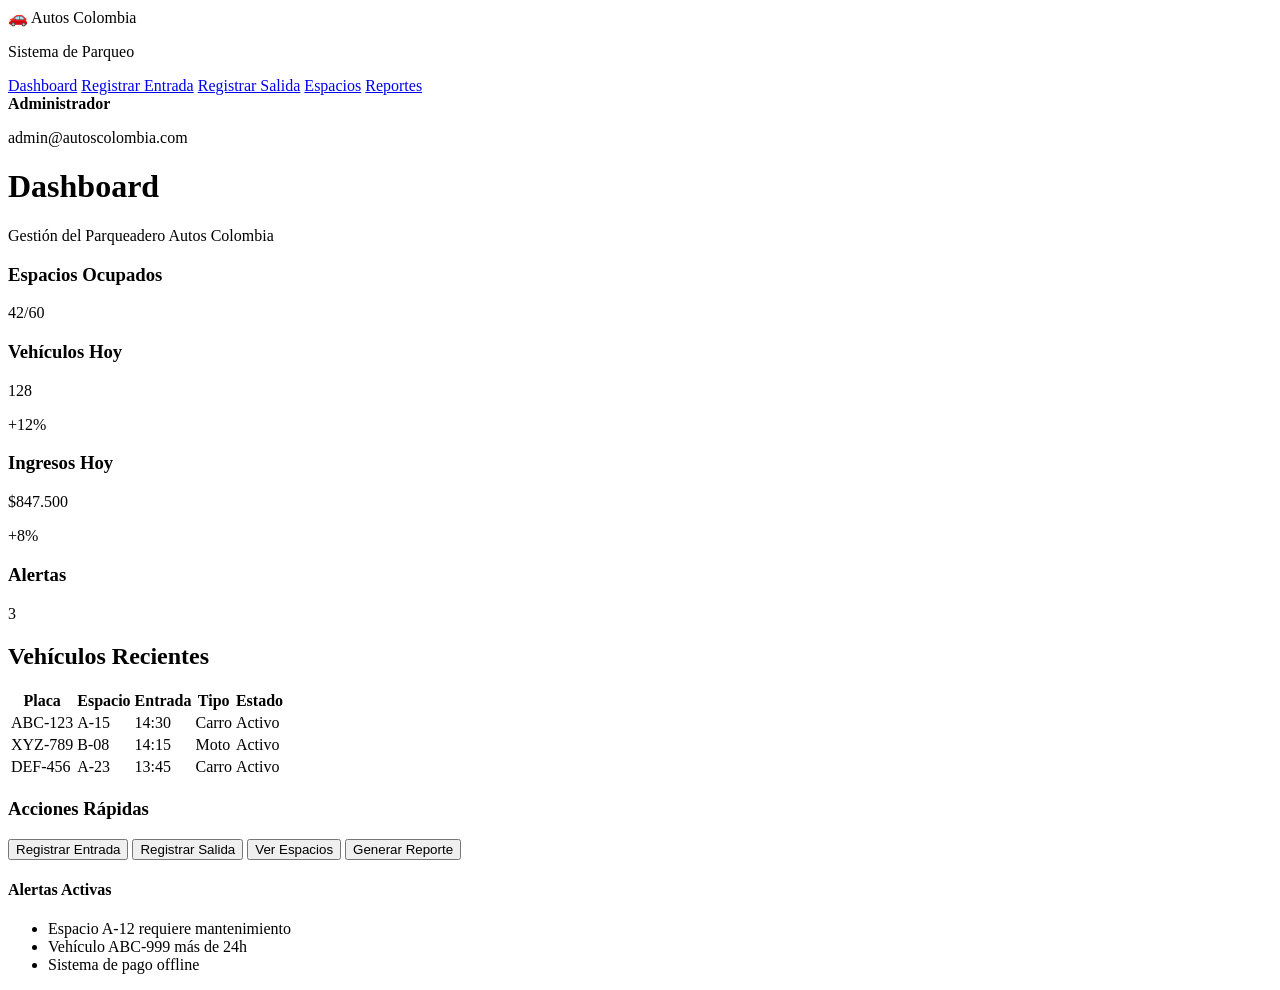
==== HTML/dashboard.html @ 9faa9aa6 "Refactor CSS and HTML structure for improved layout and navigation functionality" ====
<!DOCTYPE html>
<html lang="es">

<head>
    <meta charset="UTF-8">
    <title>Dashboard - Autos Colombia</title>
    <link rel="stylesheet" href="../css/dashboard.css">
</head>

<body>

    <div class="container">

        <!-- SIDEBAR -->
        <aside class="sidebar">

            <div class="logo">
                🚗 Autos Colombia
                <p>Sistema de Parqueo</p>
            </div>
            
            <nav class="menu">
                <a class="active" href="#">Dashboard</a>
                <a href="entrada.html">Registrar Entrada</a>
                <a href="registrarsalida.html">Registrar Salida</a>
                <a href="espacios.html">Espacios</a>
                <a href="reportes.html">Reportes</a>
            </nav>

            <div class="user">
                <strong>Administrador</strong>
                <p>admin@autoscolombia.com</p>
            </div>

        </aside>


        <!-- MAIN CONTENT -->
        <main class="main">

            <h1>Dashboard</h1>
            <p class="subtitle">Gestión del Parqueadero Autos Colombia</p>


            <!-- CARDS -->
            <div class="cards">

                <div class="card">
                    <h3>Espacios Ocupados</h3>
                    <p class="big">42/60</p>
                    <div class="bar">
                        <div class="fill"></div>
                    </div>
                </div>

                <div class="card">
                    <h3>Vehículos Hoy</h3>
                    <p class="big">128</p>
                    <span class="positive">+12%</span>
                </div>

                <div class="card">
                    <h3>Ingresos Hoy</h3>
                    <p class="big">$847.500</p>
                    <span class="positive">+8%</span>
                </div>

                <div class="card alert">
                    <h3>Alertas</h3>
                    <p class="big">3</p>
                </div>

            </div>


            <!-- CONTENT GRID -->
            <div class="content">

                <!-- TABLA -->
                <div class="table-card">

                    <div class="table-header">
                        <h2>Vehículos Recientes</h2>
                    </div>

                    <table>
                        <thead>
                            <tr>
                                <th>Placa</th>
                                <th>Espacio</th>
                                <th>Entrada</th>
                                <th>Tipo</th>
                                <th>Estado</th>
                            </tr>
                        </thead>

                        <tbody id="tablaVehiculos">

                            <tr>
                                <td>ABC-123</td>
                                <td>A-15</td>
                                <td>14:30</td>
                                <td>Carro</td>
                                <td><span class="estado">Activo</span></td>
                            </tr>

                            <tr>
                                <td>XYZ-789</td>
                                <td>B-08</td>
                                <td>14:15</td>
                                <td>Moto</td>
                                <td><span class="estado">Activo</span></td>
                            </tr>

                            <tr>
                                <td>DEF-456</td>
                                <td>A-23</td>
                                <td>13:45</td>
                                <td>Carro</td>
                                <td><span class="estado">Activo</span></td>
                            </tr>

                        </tbody>

                    </table>

                </div>


                <!-- ACCIONES -->
                <div class="actions">

                    <h3>Acciones Rápidas</h3>

                    <button class="btn blue">Registrar Entrada</button>
                    <button class="btn orange">Registrar Salida</button>
                    <button class="btn green">Ver Espacios</button>
                    <button class="btn purple">Generar Reporte</button>

                    <div class="alert-box">
                        <h4>Alertas Activas</h4>

                        <ul>
                            <li>Espacio A-12 requiere mantenimiento</li>
                            <li>Vehículo ABC-999 más de 24h</li>
                            <li>Sistema de pago offline</li>
                        </ul>

                    </div>

                </div>

            </div>

        </main>

    </div>

    <script src="../js/dashboard.js"></script>

</body>

</html>
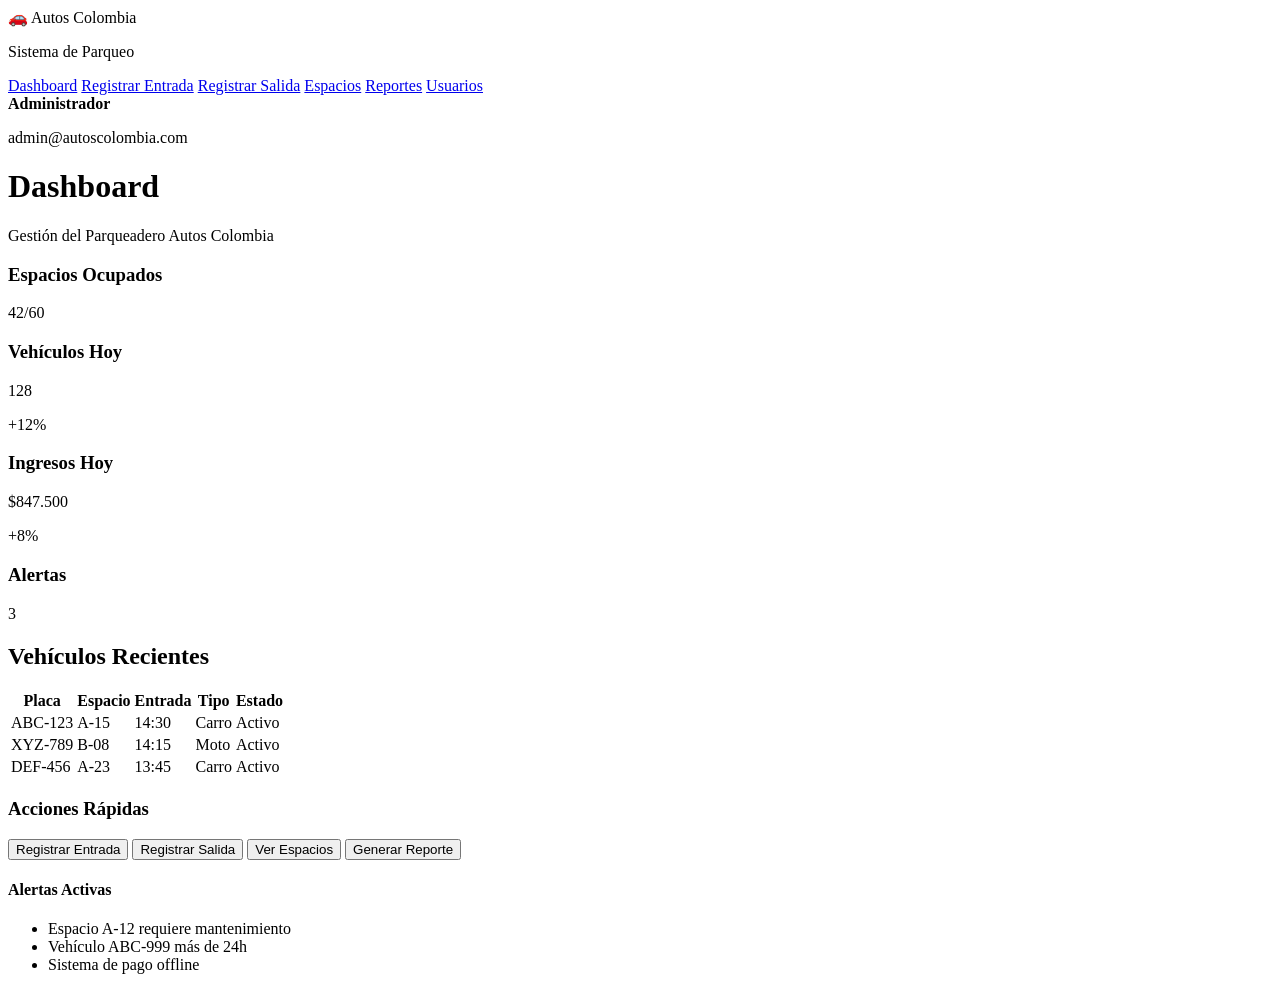
==== commit 8e58185d: "Add Users page and refactor UI/JS for parking Introduce a full Users management view (HTML/CSS/JS) a" ====
--- a/HTML/dashboard.html
+++ b/HTML/dashboard.html
@@ -18,13 +18,14 @@
                 🚗 Autos Colombia
                 <p>Sistema de Parqueo</p>
             </div>
-            
+
             <nav class="menu">
-                <a class="active" href="#">Dashboard</a>
+                <a class="active" href="dashboard.html">Dashboard</a>
                 <a href="entrada.html">Registrar Entrada</a>
                 <a href="registrarsalida.html">Registrar Salida</a>
                 <a href="espacios.html">Espacios</a>
                 <a href="reportes.html">Reportes</a>
+                <a href="usuarios.html">Usuarios</a>
             </nav>
 
             <div class="user">
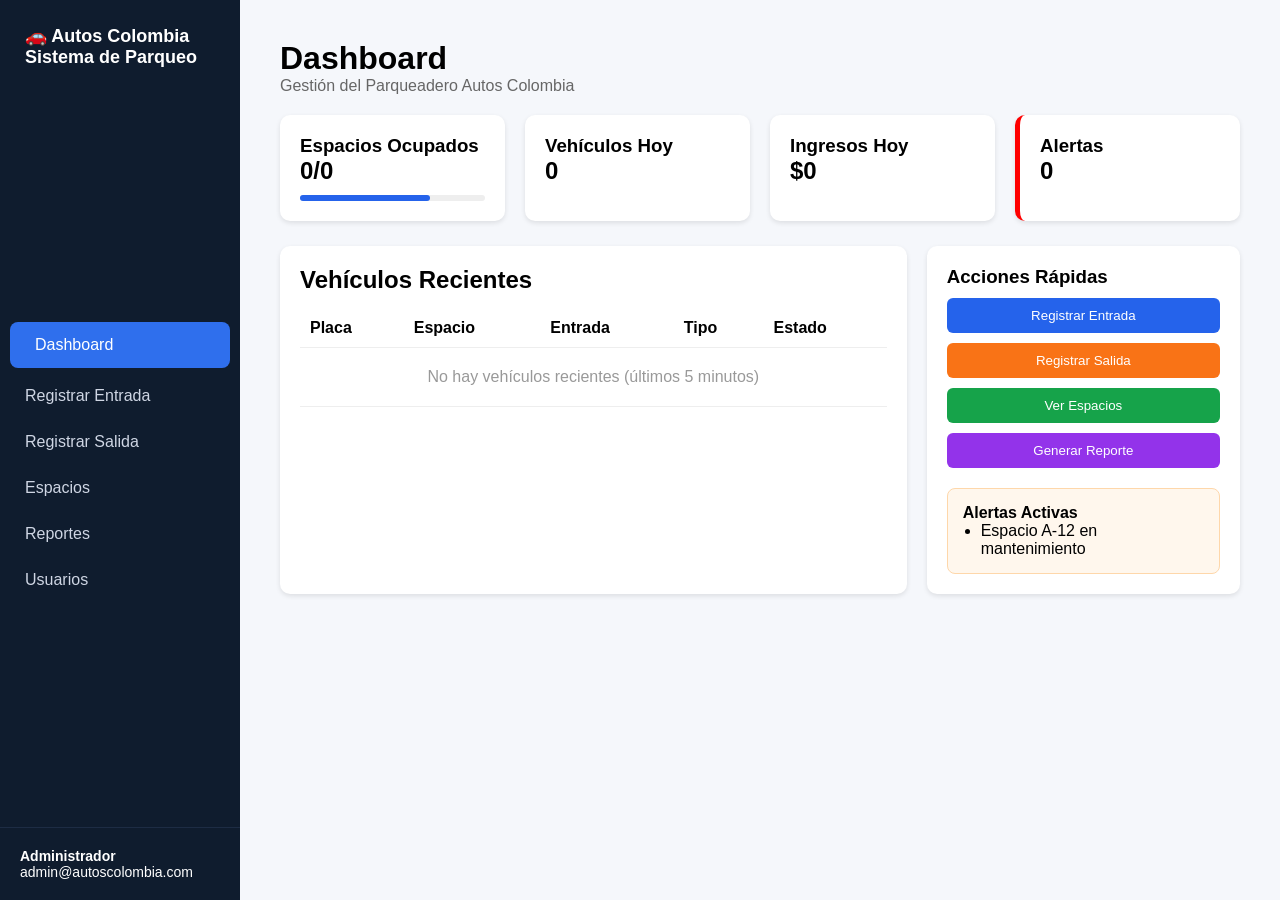
==== commit dd3ae872: "- Se incluyeron funciones de formato de fecha y hora local. - Se implementó el cálculo detallado de " ====
--- a/HTML/dashboard.html
+++ b/HTML/dashboard.html
@@ -1,24 +1,24 @@
 <!DOCTYPE html>
 <html lang="es">
-
+ 
 <head>
     <meta charset="UTF-8">
     <title>Dashboard - Autos Colombia</title>
-    <link rel="stylesheet" href="../css/dashboard.css">
+    <link rel="stylesheet" href="../CSS/dashboard.css">
 </head>
-
+ 
 <body>
-
+ 
     <div class="container">
-
+ 
         <!-- SIDEBAR -->
         <aside class="sidebar">
-
+ 
             <div class="logo">
                 🚗 Autos Colombia
                 <p>Sistema de Parqueo</p>
             </div>
-
+ 
             <nav class="menu">
                 <a class="active" href="dashboard.html">Dashboard</a>
                 <a href="entrada.html">Registrar Entrada</a>
@@ -27,63 +27,61 @@
                 <a href="reportes.html">Reportes</a>
                 <a href="usuarios.html">Usuarios</a>
             </nav>
-
+ 
             <div class="user">
                 <strong>Administrador</strong>
                 <p>admin@autoscolombia.com</p>
             </div>
-
+ 
         </aside>
-
-
+ 
+ 
         <!-- MAIN CONTENT -->
         <main class="main">
-
+ 
             <h1>Dashboard</h1>
             <p class="subtitle">Gestión del Parqueadero Autos Colombia</p>
-
-
+ 
+ 
             <!-- CARDS -->
             <div class="cards">
-
+ 
                 <div class="card">
                     <h3>Espacios Ocupados</h3>
-                    <p class="big">42/60</p>
+                    <p class="big">0/0</p>
                     <div class="bar">
                         <div class="fill"></div>
                     </div>
                 </div>
-
+ 
                 <div class="card">
                     <h3>Vehículos Hoy</h3>
-                    <p class="big">128</p>
-                    <span class="positive">+12%</span>
+                    <p class="big">0</p>
                 </div>
-
+ 
                 <div class="card">
                     <h3>Ingresos Hoy</h3>
-                    <p class="big">$847.500</p>
-                    <span class="positive">+8%</span>
+                    <p class="big">$0</p>
                 </div>
-
+ 
                 <div class="card alert">
                     <h3>Alertas</h3>
-                    <p class="big">3</p>
+                    <p class="big">0</p>
                 </div>
-
+ 
             </div>
-
-
+ 
+ 
             <!-- CONTENT GRID -->
             <div class="content">
-
+ 
                 <!-- TABLA -->
                 <div class="table-card">
-
+ 
                     <div class="table-header">
                         <h2>Vehículos Recientes</h2>
                     </div>
-
+ 
                     <table>
                         <thead>
                             <tr>
@@ -94,71 +92,40 @@
                                 <th>Estado</th>
                             </tr>
                         </thead>
-
                         <tbody id="tablaVehiculos">
-
-                            <tr>
-                                <td>ABC-123</td>
-                                <td>A-15</td>
-                                <td>14:30</td>
-                                <td>Carro</td>
-                                <td><span class="estado">Activo</span></td>
-                            </tr>
-
-                            <tr>
-                                <td>XYZ-789</td>
-                                <td>B-08</td>
-                                <td>14:15</td>
-                                <td>Moto</td>
-                                <td><span class="estado">Activo</span></td>
-                            </tr>
-
-                            <tr>
-                                <td>DEF-456</td>
-                                <td>A-23</td>
-                                <td>13:45</td>
-                                <td>Carro</td>
-                                <td><span class="estado">Activo</span></td>
-                            </tr>
-
                         </tbody>
-
                     </table>
-
+ 
                 </div>
-
-
+ 
+ 
                 <!-- ACCIONES -->
                 <div class="actions">
-
+ 
                     <h3>Acciones Rápidas</h3>
-
+ 
                     <button class="btn blue">Registrar Entrada</button>
                     <button class="btn orange">Registrar Salida</button>
                     <button class="btn green">Ver Espacios</button>
                     <button class="btn purple">Generar Reporte</button>
-
+ 
                     <div class="alert-box">
                         <h4>Alertas Activas</h4>
-
                         <ul>
-                            <li>Espacio A-12 requiere mantenimiento</li>
-                            <li>Vehículo ABC-999 más de 24h</li>
-                            <li>Sistema de pago offline</li>
+                            <li>Espacio A-12 en mantenimiento</li>
                         </ul>
-
                     </div>
-
+ 
                 </div>
-
+ 
             </div>
-
+ 
         </main>
-
+ 
     </div>
-
-    <script src="../js/dashboard.js"></script>
-
+ 
+    <script src="../JS/dashboard.js"></script>
+ 
 </body>
-
+ 
 </html>
--- a/CSS/dashboard.css
+++ b/CSS/dashboard.css
@@ -0,0 +1,207 @@
+*{
+margin:0;
+padding:0;
+box-sizing:border-box;
+font-family:Arial, Helvetica, sans-serif;
+}
+
+body{
+margin:0;
+/* display:flex; */
+background:#f5f7fb;
+}
+
+.container{
+height:100vh;
+display: flex;
+}
+
+/* SIDEBAR */
+
+.sidebar{
+width:240px;
+height:100vh;
+background:#0f1c2e;
+color:white;
+display:flex;
+flex-direction:column;
+justify-content:space-between;
+}
+
+.logo{
+padding:25px;
+font-size:18px;
+font-weight:bold;
+}
+
+.menu{
+display:flex;
+flex-direction:column;
+}
+
+.menu a{
+color:#cfd6e4;
+text-decoration:none;
+padding:14px 25px;
+transition:0.2s;
+cursor: pointer;
+}
+
+.menu a:hover{
+background:#1d2c44;
+}
+
+.menu a.active{
+background:#2f6fed;
+color:white;
+border-radius:8px;
+margin:5px 10px;
+}
+
+.user{
+padding:20px;
+font-size:14px;
+border-top:1px solid #1d2c44;
+}
+
+/* MAIN */
+
+.main{
+flex:1;
+padding:40px;
+}
+
+.subtitle{
+color:#666;
+margin-bottom:20px;
+}
+
+/* CARDS */
+
+.cards{
+display:grid;
+grid-template-columns:repeat(4,1fr);
+gap:20px;
+margin-bottom:25px;
+}
+
+.card{
+background:white;
+padding:20px;
+border-radius:10px;
+box-shadow:0 2px 5px rgba(0,0,0,0.1);
+position:relative;
+}
+
+.big{
+font-size:24px;
+font-weight:bold;
+}
+
+.positive{
+position:absolute;
+top:20px;
+right:20px;
+color:green;
+}
+
+.alert{
+border-left:5px solid red;
+}
+
+.bar{
+height:6px;
+background:#eee;
+border-radius:5px;
+margin-top:10px;
+}
+
+.fill{
+height:6px;
+width:70%;
+background:#2563eb;
+border-radius:5px;
+}
+
+/* CONTENT GRID */
+
+.content{
+display:grid;
+grid-template-columns:2fr 1fr;
+gap:20px;
+}
+
+.table-card{
+background:white;
+padding:20px;
+border-radius:10px;
+box-shadow:0 2px 5px rgba(0,0,0,0.1);
+}
+
+.table-header{
+display:flex;
+justify-content:space-between;
+align-items:center;
+margin-bottom:15px;
+}
+
+table{
+width:100%;
+border-collapse:collapse;
+}
+
+th, td{
+padding:10px;
+border-bottom:1px solid #eee;
+text-align:left;
+}
+
+.estado{
+background:#d1fae5;
+color:#065f46;
+padding:4px 10px;
+border-radius:12px;
+font-size:12px;
+}
+
+/* BOTONES */
+
+.btn{
+border:none;
+padding:10px 15px;
+border-radius:6px;
+color:white;
+cursor:pointer;
+margin-top:10px;
+}
+
+.blue{ background:#2563eb; }
+.orange{ background:#f97316; }
+.green{ background:#16a34a; }
+.purple{ background:#9333ea; }
+
+/* ACTIONS */
+
+.actions{
+background:white;
+padding:20px;
+border-radius:10px;
+box-shadow:0 2px 5px rgba(0,0,0,0.1);
+}
+
+.actions button{
+width:100%;
+margin-top:10px;
+}
+
+.alert-box{
+margin-top:20px;
+background:#fff7ed;
+padding:15px;
+border-radius:8px;
+border:1px solid #fed7aa;
+}
+
+.alert-box ul{
+padding-left:18px;
+}
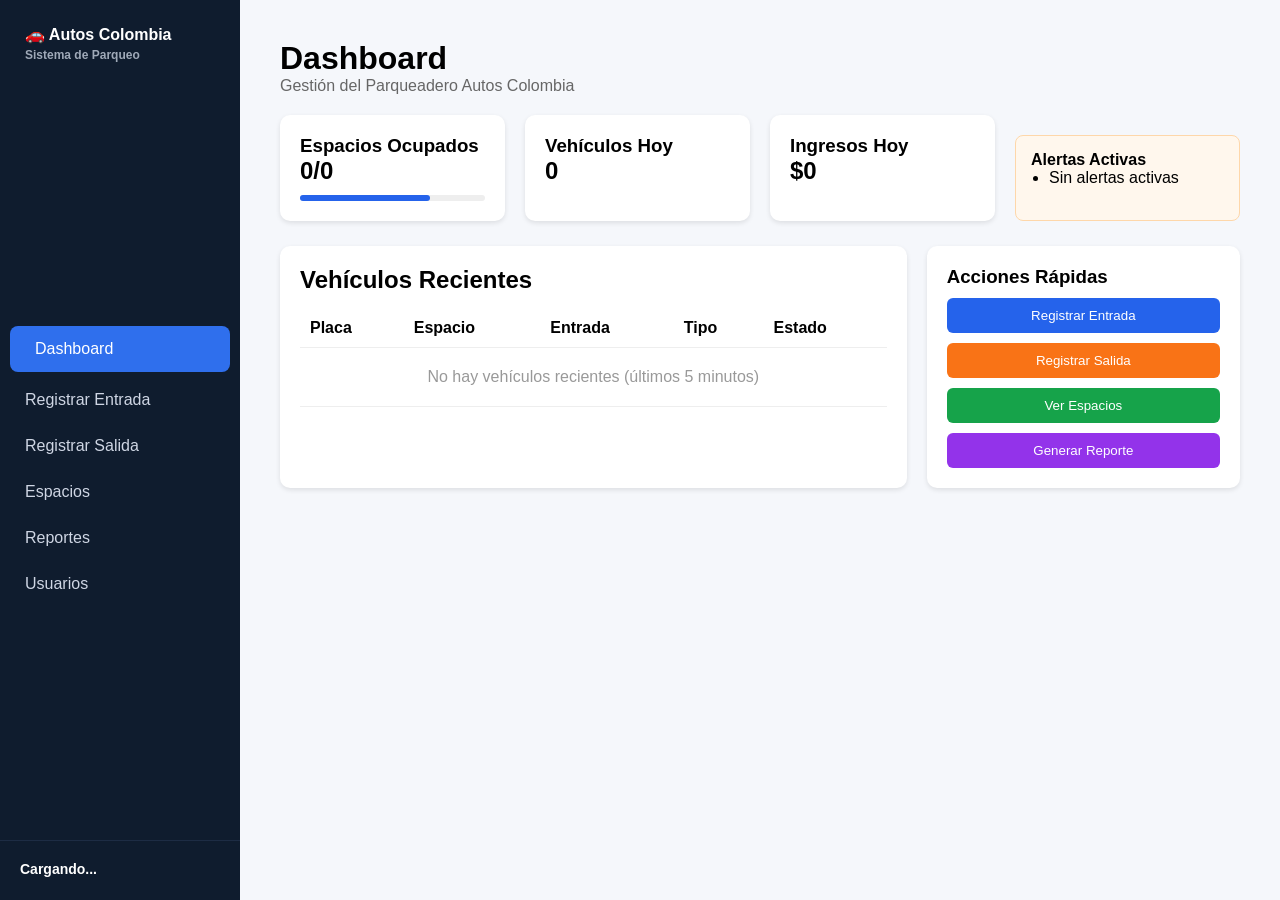
==== commit f6b1c1c2: "feat: Implementar sidebar con información dinámica del usuario y modal de detalles - Se agregó el si" ====
--- a/HTML/dashboard.html
+++ b/HTML/dashboard.html
@@ -1,51 +1,81 @@
 <!DOCTYPE html>
 <html lang="es">
- 
+
 <head>
     <meta charset="UTF-8">
     <title>Dashboard - Autos Colombia</title>
+    <link rel="stylesheet" href="../CSS/sidebar.css">
     <link rel="stylesheet" href="../CSS/dashboard.css">
 </head>
- 
+
 <body>
- 
+
     <div class="container">
- 
+
         <!-- SIDEBAR -->
         <aside class="sidebar">
- 
+
             <div class="logo">
                 🚗 Autos Colombia
                 <p>Sistema de Parqueo</p>
             </div>
- 
+
             <nav class="menu">
-                <a class="active" href="dashboard.html">Dashboard</a>
+                <a href="dashboard.html" class="active">Dashboard</a>
                 <a href="entrada.html">Registrar Entrada</a>
                 <a href="registrarsalida.html">Registrar Salida</a>
                 <a href="espacios.html">Espacios</a>
                 <a href="reportes.html">Reportes</a>
                 <a href="usuarios.html">Usuarios</a>
             </nav>
- 
-            <div class="user">
-                <strong>Administrador</strong>
-                <p>admin@autoscolombia.com</p>
+            <div class="user" id="sidebarUser" onclick="abrirModalUsuario()" style="cursor:pointer">
+                <strong id="sidebarNombre">Cargando...</strong>
+                <p id="sidebarCorreo"></p>
+                <p id="sidebarRol" style="font-size:11px;color:#5a7ab5;margin-top:2px"></p>
             </div>
- 
+
+            <!-- MODAL USUARIO -->
+            <div id="modalUsuario" class="modal-usuario-overlay">
+                <div class="modal-usuario">
+                    <div class="modal-usuario-header">
+                        <div class="modal-avatar" id="modalAvatar"></div>
+                        <div>
+                            <p class="modal-usuario-nombre" id="modalNombre"></p>
+                            <p class="modal-usuario-rol" id="modalRol"></p>
+                        </div>
+                    </div>
+                    <div class="modal-usuario-campos">
+                        <div class="modal-usuario-campo">
+                            <span class="modal-usuario-label">Correo</span>
+                            <span class="modal-usuario-valor" id="modalCorreo"></span>
+                        </div>
+                        <div class="modal-usuario-campo">
+                            <span class="modal-usuario-label">Teléfono</span>
+                            <span class="modal-usuario-valor" id="modalTelefono"></span>
+                        </div>
+                        <div class="modal-usuario-campo">
+                            <span class="modal-usuario-label">Documento</span>
+                            <span class="modal-usuario-valor" id="modalDocumento"></span>
+                        </div>
+                    </div>
+                    <div class="modal-usuario-botones">
+                        <button class="btn-cerrar-modal" onclick="cerrarModalUsuario()">Cerrar</button>
+                        <button class="btn-cerrar-sesion" onclick="cerrarSesion()">Cerrar sesión</button>
+                    </div>
+                </div>
+            </div>
         </aside>
- 
- 
+
         <!-- MAIN CONTENT -->
         <main class="main">
- 
+
             <h1>Dashboard</h1>
             <p class="subtitle">Gestión del Parqueadero Autos Colombia</p>
- 
- 
+
+
             <!-- CARDS -->
             <div class="cards">
- 
+
                 <div class="card">
                     <h3>Espacios Ocupados</h3>
                     <p class="big">0/0</p>
@@ -53,35 +83,37 @@
                         <div class="fill"></div>
                     </div>
                 </div>
- 
+
                 <div class="card">
                     <h3>Vehículos Hoy</h3>
                     <p class="big">0</p>
                 </div>
- 
+
                 <div class="card">
                     <h3>Ingresos Hoy</h3>
                     <p class="big">$0</p>
                 </div>
- 
-                <div class="card alert">
-                    <h3>Alertas</h3>
-                    <p class="big">0</p>
+
+                <div class="alert-box">
+                    <h4>Alertas Activas</h4>
+                    <ul id="listaAlertas">
+                        <li>Sin alertas activas</li>
+                    </ul>
                 </div>
- 
+
             </div>
- 
- 
+
+
             <!-- CONTENT GRID -->
             <div class="content">
- 
+
                 <!-- TABLA -->
                 <div class="table-card">
- 
+
                     <div class="table-header">
                         <h2>Vehículos Recientes</h2>
                     </div>
- 
+
                     <table>
                         <thead>
                             <tr>
@@ -95,37 +127,31 @@
                         <tbody id="tablaVehiculos">
                         </tbody>
                     </table>
- 
+
                 </div>
- 
- 
+
+
                 <!-- ACCIONES -->
                 <div class="actions">
- 
+
                     <h3>Acciones Rápidas</h3>
- 
+
                     <button class="btn blue">Registrar Entrada</button>
                     <button class="btn orange">Registrar Salida</button>
                     <button class="btn green">Ver Espacios</button>
                     <button class="btn purple">Generar Reporte</button>
- 
-                    <div class="alert-box">
-                        <h4>Alertas Activas</h4>
-                        <ul>
-                            <li>Espacio A-12 en mantenimiento</li>
-                        </ul>
-                    </div>
- 
+
                 </div>
- 
+
             </div>
- 
+
         </main>
- 
+
     </div>
- 
+
+    <script src="../JS/sidebar.js"></script>
     <script src="../JS/dashboard.js"></script>
- 
+
 </body>
- 
+
 </html>
--- a/CSS/sidebar.css
+++ b/CSS/sidebar.css
@@ -0,0 +1,217 @@
+/* ─── SIDEBAR ────────────────────────────────────────────────────────────────── */
+
+.sidebar {
+    width: 240px;
+    height: 100vh;
+    background: #0f1c2e;
+    color: white;
+    display: flex;
+    flex-direction: column;
+    justify-content: space-between;
+    position: fixed;
+}
+
+.logo {
+    padding: 25px;
+    font-size: 16px;
+    font-weight: bold;
+}
+
+.logo p {
+    font-size: 12px;
+    color: #9fa9b8;
+    margin-top: 4px;
+}
+
+.menu {
+    display: flex;
+    flex-direction: column;
+}
+
+.menu a {
+    color: #cfd6e4;
+    text-decoration: none;
+    padding: 14px 25px;
+    transition: 0.2s;
+    cursor: pointer;
+}
+
+.menu a:hover {
+    background: #1d2c44;
+}
+
+.menu a.active {
+    background: #2f6fed;
+    color: white;
+    border-radius: 8px;
+    margin: 5px 10px;
+}
+
+
+/* ─── BLOQUE USUARIO ─────────────────────────────────────────────────────────── */
+
+.user {
+    padding: 20px;
+    font-size: 14px;
+    border-top: 1px solid #1d2c44;
+    cursor: pointer;
+    transition: background 0.2s;
+}
+
+.user:hover {
+    background: #1d2c44;
+}
+
+.user strong {
+    display: block;
+    color: white;
+    font-size: 14px;
+}
+
+.user p {
+    color: #9fa9b8;
+    font-size: 12px;
+    margin-top: 3px;
+}
+
+.user .user-rol {
+    font-size: 11px;
+    color: #5a7ab5;
+    margin-top: 2px;
+}
+
+
+/* ─── MAIN (margen para compensar sidebar fijo) ──────────────────────────────── */
+
+.main {
+    flex: 1;
+    padding: 40px;
+    margin-left: 240px;
+    min-height: 100vh;
+}
+
+
+/* ─── MODAL USUARIO ──────────────────────────────────────────────────────────── */
+
+.modal-usuario-overlay {
+    display: none;
+    position: fixed;
+    top: 0;
+    left: 0;
+    width: 100%;
+    height: 100%;
+    background: rgba(0, 0, 0, 0.45);
+    z-index: 1000;
+    align-items: center;
+    justify-content: center;
+}
+
+.modal-usuario-overlay.visible {
+    display: flex;
+}
+
+.modal-usuario {
+    background: white;
+    border-radius: 12px;
+    padding: 30px;
+    width: 340px;
+    box-shadow: 0 10px 30px rgba(0, 0, 0, 0.15);
+}
+
+.modal-usuario-header {
+    display: flex;
+    align-items: center;
+    gap: 14px;
+    margin-bottom: 20px;
+    padding-bottom: 16px;
+    border-bottom: 1px solid #f3f4f6;
+}
+
+.modal-avatar {
+    width: 48px;
+    height: 48px;
+    border-radius: 50%;
+    background: #2f6fed;
+    display: flex;
+    align-items: center;
+    justify-content: center;
+    color: white;
+    font-weight: bold;
+    font-size: 18px;
+    flex-shrink: 0;
+}
+
+.modal-usuario-nombre {
+    font-weight: bold;
+    font-size: 16px;
+    color: #1a1a2e;
+    margin-bottom: 2px;
+}
+
+.modal-usuario-rol {
+    font-size: 12px;
+    color: #9ca3af;
+}
+
+.modal-usuario-campos {
+    font-size: 13px;
+    color: #374151;
+    display: flex;
+    flex-direction: column;
+    gap: 10px;
+    margin-bottom: 24px;
+}
+
+.modal-usuario-campo {
+    display: flex;
+    gap: 8px;
+}
+
+.modal-usuario-label {
+    color: #9ca3af;
+    width: 80px;
+    flex-shrink: 0;
+}
+
+.modal-usuario-valor {
+    font-weight: 500;
+    color: #1a1a2e;
+}
+
+.modal-usuario-botones {
+    display: flex;
+    gap: 10px;
+}
+
+.btn-cerrar-modal {
+    flex: 1;
+    padding: 10px;
+    border: 1px solid #e5e7eb;
+    border-radius: 8px;
+    background: white;
+    cursor: pointer;
+    font-size: 14px;
+    color: #374151;
+    transition: 0.2s;
+}
+
+.btn-cerrar-modal:hover {
+    background: #f3f4f6;
+}
+
+.btn-cerrar-sesion {
+    flex: 1;
+    padding: 10px;
+    border: none;
+    border-radius: 8px;
+    background: #dc2626;
+    color: white;
+    cursor: pointer;
+    font-size: 14px;
+    font-weight: 500;
+    transition: 0.2s;
+}
+
+.btn-cerrar-sesion:hover {
+    background: #b91c1c;
+}
--- a/CSS/dashboard.css
+++ b/CSS/dashboard.css
@@ -14,61 +14,6 @@
 .container{
 height:100vh;
 display: flex;
-}
-
-/* SIDEBAR */
-
-.sidebar{
-width:240px;
-height:100vh;
-background:#0f1c2e;
-color:white;
-display:flex;
-flex-direction:column;
-justify-content:space-between;
-}
-
-.logo{
-padding:25px;
-font-size:18px;
-font-weight:bold;
-}
-
-.menu{
-display:flex;
-flex-direction:column;
-}
-
-.menu a{
-color:#cfd6e4;
-text-decoration:none;
-padding:14px 25px;
-transition:0.2s;
-cursor: pointer;
-}
-
-.menu a:hover{
-background:#1d2c44;
-}
-
-.menu a.active{
-background:#2f6fed;
-color:white;
-border-radius:8px;
-margin:5px 10px;
-}
-
-.user{
-padding:20px;
-font-size:14px;
-border-top:1px solid #1d2c44;
-}
-
-/* MAIN */
-
-.main{
-flex:1;
-padding:40px;
 }
 
 .subtitle{
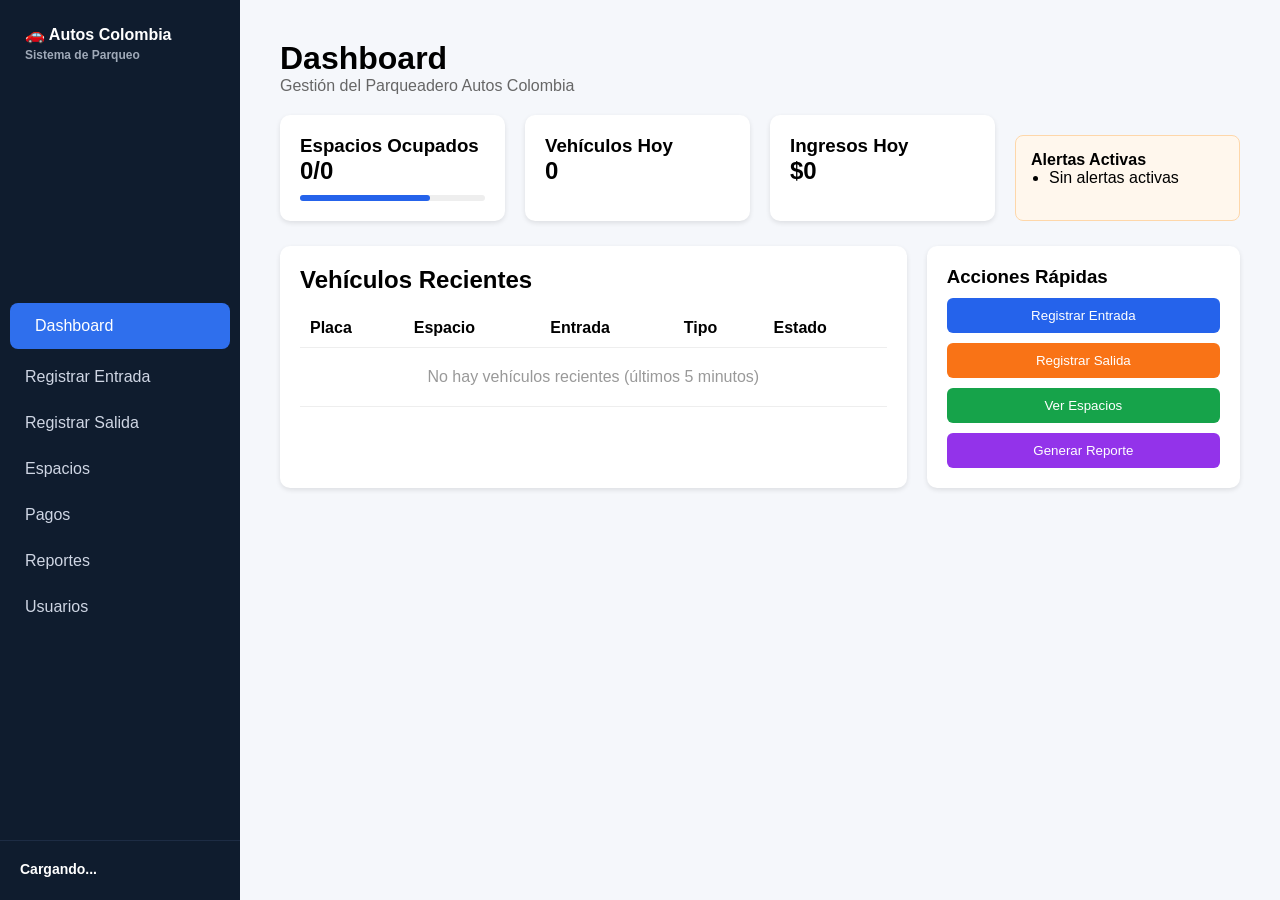
==== commit 36acd215: "Creo vista pagos" ====
--- a/HTML/dashboard.html
+++ b/HTML/dashboard.html
@@ -25,6 +25,7 @@
                 <a href="entrada.html">Registrar Entrada</a>
                 <a href="registrarsalida.html">Registrar Salida</a>
                 <a href="espacios.html">Espacios</a>
+                <a href="pagos.html">Pagos</a>
                 <a href="reportes.html">Reportes</a>
                 <a href="usuarios.html">Usuarios</a>
             </nav>
@@ -154,4 +155,4 @@
 
 </body>
 
-</html>+</html>
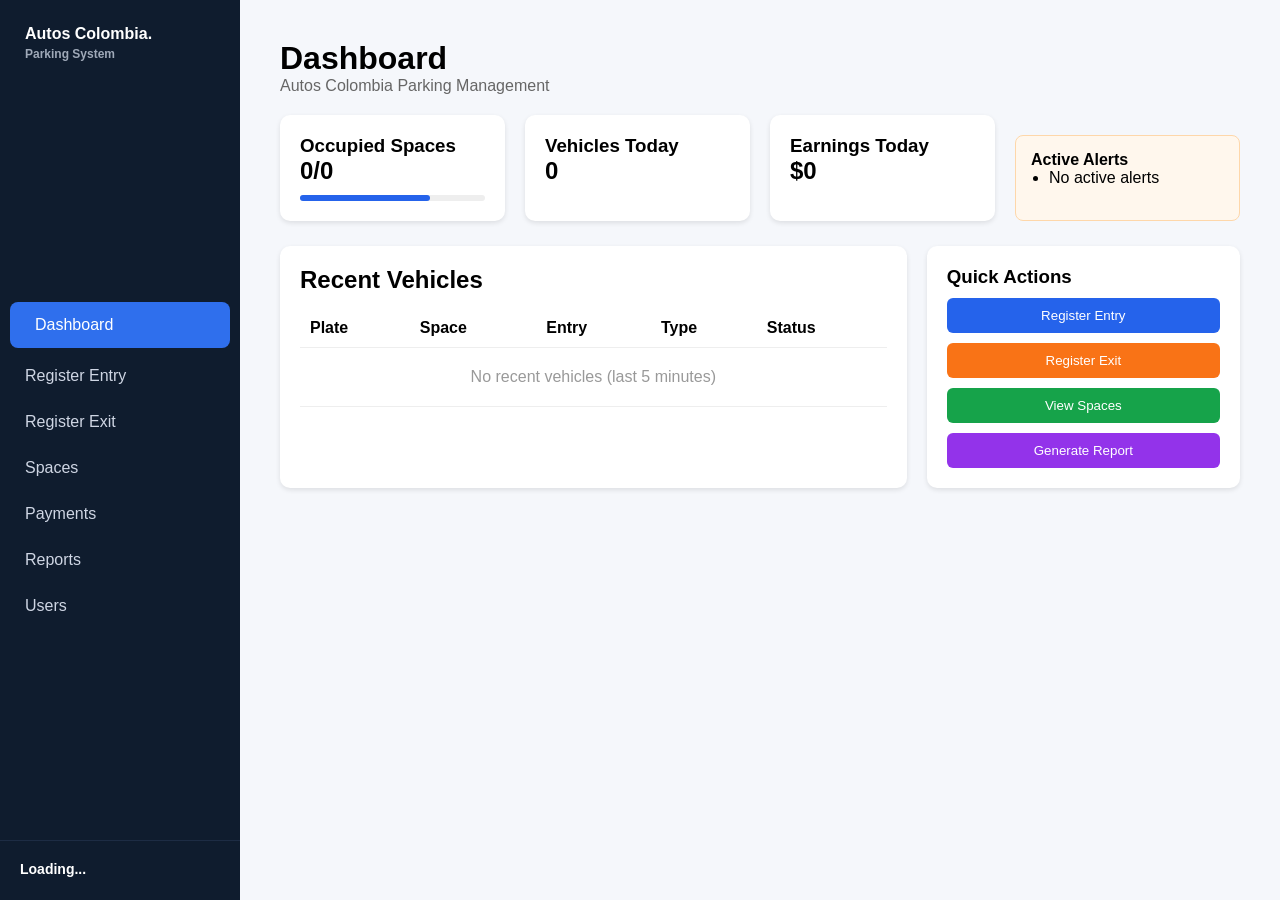
==== commit 6accb73c: "Merge 3192a0b9ff065d7abf2b0ea0c5d78e14d01ccf80 into e91bec21f772c1a9d84d23eb91319bc7796fd797" ====
--- a/HTML/dashboard.html
+++ b/HTML/dashboard.html
@@ -1,5 +1,5 @@
 <!DOCTYPE html>
-<html lang="es">
+<html lang="en">
 
 <head>
     <meta charset="UTF-8">
@@ -9,150 +9,122 @@
 </head>
 
 <body>
-
     <div class="container">
-
         <!-- SIDEBAR -->
         <aside class="sidebar">
-
-            <div class="logo">
-                🚗 Autos Colombia
-                <p>Sistema de Parqueo</p>
+            <div class="logo"> Autos Colombia.
+                <p>Parking System</p>
             </div>
-
             <nav class="menu">
-                <a href="dashboard.html" class="active">Dashboard</a>
-                <a href="entrada.html">Registrar Entrada</a>
-                <a href="registrarsalida.html">Registrar Salida</a>
-                <a href="espacios.html">Espacios</a>
-                <a href="pagos.html">Pagos</a>
-                <a href="reportes.html">Reportes</a>
-                <a href="usuarios.html">Usuarios</a>
+                <a href="dashboard.html" class="active" data-testid="dashboard-link">Dashboard</a>
+                <a href="entry.html" data-testid="entry-link">Register Entry</a>
+                <a href="registerexit.html" data-testid="exit-link">Register Exit</a>
+                <a href="spaces.html" data-testid="spaces-link">Spaces</a>
+                <a href="payments.html" data-testid="payments-link">Payments</a>
+                <a href="reports.html" data-testid="reports-link">Reports</a>
+                <a href="users.html" data-testid="users-link">Users</a>
             </nav>
-            <div class="user" id="sidebarUser" onclick="abrirModalUsuario()" style="cursor:pointer">
-                <strong id="sidebarNombre">Cargando...</strong>
-                <p id="sidebarCorreo"></p>
-                <p id="sidebarRol" style="font-size:11px;color:#5a7ab5;margin-top:2px"></p>
+            <div class="user" id="sidebarUser" onclick="openUserModal()" style="cursor:pointer"
+                data-testid="user-profile">
+                <strong id="sidebarName" data-testid="user-name">Loading...</strong>
+                <p id="sidebarEmail" data-testid="user-email"></p>
+                <p id="sidebarRole" data-testid="user-role" style="font-size:11px;color:#5a7ab5;margin-top:2px"></p>
             </div>
-
-            <!-- MODAL USUARIO -->
-            <div id="modalUsuario" class="modal-usuario-overlay">
-                <div class="modal-usuario">
-                    <div class="modal-usuario-header">
-                        <div class="modal-avatar" id="modalAvatar"></div>
+            <!-- USER MODAL -->
+            <div id="userModal" class="user-modal-overlay" data-testid="user-modal">
+                <div class="user-modal">
+                    <div class="user-modal-header">
+                        <div class="modal-avatar" id="modalAvatar" data-testid="modal-avatar"></div>
                         <div>
-                            <p class="modal-usuario-nombre" id="modalNombre"></p>
-                            <p class="modal-usuario-rol" id="modalRol"></p>
+                            <p class="user-modal-name" id="modalName" data-testid="modal-name"></p>
+                            <p class="user-modal-role" id="modalRole" data-testid="modal-role"></p>
                         </div>
                     </div>
-                    <div class="modal-usuario-campos">
-                        <div class="modal-usuario-campo">
-                            <span class="modal-usuario-label">Correo</span>
-                            <span class="modal-usuario-valor" id="modalCorreo"></span>
+                    <div class="user-modal-fields">
+                        <div class="user-modal-field">
+                            <span class="user-modal-label">Email</span>
+                            <span class="user-modal-value" id="modalEmail" data-testid="modal-email"></span>
                         </div>
-                        <div class="modal-usuario-campo">
-                            <span class="modal-usuario-label">Teléfono</span>
-                            <span class="modal-usuario-valor" id="modalTelefono"></span>
+                        <div class="user-modal-field">
+                            <span class="user-modal-label">Phone</span>
+                            <span class="user-modal-value" id="modalPhone" data-testid="modal-phone"></span>
                         </div>
-                        <div class="modal-usuario-campo">
-                            <span class="modal-usuario-label">Documento</span>
-                            <span class="modal-usuario-valor" id="modalDocumento"></span>
+                        <div class="user-modal-field">
+                            <span class="user-modal-label">Document</span>
+                            <span class="user-modal-value" id="modalDocument" data-testid="modal-document"></span>
                         </div>
                     </div>
-                    <div class="modal-usuario-botones">
-                        <button class="btn-cerrar-modal" onclick="cerrarModalUsuario()">Cerrar</button>
-                        <button class="btn-cerrar-sesion" onclick="cerrarSesion()">Cerrar sesión</button>
+                    <div class="user-modal-buttons">
+                        <button class="btn-close-modal" onclick="closeUserModal()"
+                            data-testid="close-modal-btn">Close</button>
+                        <button class="btn-logout" onclick="logout()" data-testid="logout-btn">Log
+                            out</button>
                     </div>
                 </div>
             </div>
         </aside>
-
         <!-- MAIN CONTENT -->
         <main class="main">
-
-            <h1>Dashboard</h1>
-            <p class="subtitle">Gestión del Parqueadero Autos Colombia</p>
-
-
+            <h1 data-testid="dashboard-title">Dashboard</h1>
+            <p class="subtitle" data-testid="dashboard-subtitle">Autos Colombia Parking Management</p>
             <!-- CARDS -->
             <div class="cards">
-
-                <div class="card">
-                    <h3>Espacios Ocupados</h3>
-                    <p class="big">0/0</p>
+                <div class="card" data-testid="dashboard-occupied-spaces-card">
+                    <h3 data-testid="dashboard-occupied-spaces-title">Occupied Spaces</h3>
+                    <p class="big" data-testid="dashboard-occupied-spaces-value">0/0</p>
                     <div class="bar">
                         <div class="fill"></div>
                     </div>
                 </div>
-
-                <div class="card">
-                    <h3>Vehículos Hoy</h3>
-                    <p class="big">0</p>
+                <div class="card" data-testid="dashboard-vehicles-today-card">
+                    <h3 data-testid="dashboard-vehicles-today-title">Vehicles Today</h3>
+                    <p class="big" data-testid="dashboard-vehicles-today-value">0</p>
                 </div>
-
-                <div class="card">
-                    <h3>Ingresos Hoy</h3>
-                    <p class="big">$0</p>
+                <div class="card" data-testid="dashboard-earnings-today-card">
+                    <h3 data-testid="dashboard-earnings-today-title">Earnings Today</h3>
+                    <p class="big" data-testid="dashboard-earnings-today-value">$0</p>
                 </div>
-
-                <div class="alert-box">
-                    <h4>Alertas Activas</h4>
-                    <ul id="listaAlertas">
-                        <li>Sin alertas activas</li>
+                <div class="alert-box" data-testid="dashboard-active-alerts-box">
+                    <h4 data-testid="dashboard-active-alerts-title">Active Alerts</h4>
+                    <ul id="alertList" data-testid="dashboard-active-alerts-list">
+                        <li data-testid="dashboard-no-active-alerts">No active alerts</li>
                     </ul>
                 </div>
-
             </div>
-
-
             <!-- CONTENT GRID -->
             <div class="content">
-
-                <!-- TABLA -->
+                <!-- TABLE -->
                 <div class="table-card">
-
-                    <div class="table-header">
-                        <h2>Vehículos Recientes</h2>
+                    <div class="table-header" data-testid="dashboard-recent-vehicles-header">
+                        <h2 data-testid="dashboard-recent-vehicles-title">Recent Vehicles</h2>
                     </div>
-
                     <table>
                         <thead>
                             <tr>
-                                <th>Placa</th>
-                                <th>Espacio</th>
-                                <th>Entrada</th>
-                                <th>Tipo</th>
-                                <th>Estado</th>
+                                <th>Plate</th>
+                                <th>Space</th>
+                                <th>Entry</th>
+                                <th>Type</th>
+                                <th>Status</th>
                             </tr>
                         </thead>
-                        <tbody id="tablaVehiculos">
+                        <tbody id="vehiclesTable" data-testid="dashboard-recent-vehicles-table">
                         </tbody>
                     </table>
-
                 </div>
-
-
-                <!-- ACCIONES -->
-                <div class="actions">
-
-                    <h3>Acciones Rápidas</h3>
-
-                    <button class="btn blue">Registrar Entrada</button>
-                    <button class="btn orange">Registrar Salida</button>
-                    <button class="btn green">Ver Espacios</button>
-                    <button class="btn purple">Generar Reporte</button>
-
+                <!-- ACTIONS -->
+                <div class="actions" data-testid="dashboard-quick-actions">
+                    <h3 data-testid="dashboard-quick-actions-title">Quick Actions</h3>
+                    <button class="btn blue" data-testid="dashboard-register-entry-btn">Register Entry</button>
+                    <button class="btn orange" data-testid="dashboard-register-exit-btn">Register Exit</button>
+                    <button class="btn green" data-testid="dashboard-view-spaces-btn">View Spaces</button>
+                    <button class="btn purple" data-testid="dashboard-generate-report-btn">Generate Report</button>
                 </div>
-
             </div>
-
         </main>
-
     </div>
-
     <script src="../JS/sidebar.js"></script>
     <script src="../JS/dashboard.js"></script>
-
 </body>
 
 </html>
--- a/CSS/sidebar.css
+++ b/CSS/sidebar.css
@@ -48,7 +48,7 @@
 }
 
 
-/* ─── BLOQUE USUARIO ─────────────────────────────────────────────────────────── */
+/* ─── USER BLOCK ─────────────────────────────────────────────────────────── */
 
 .user {
     padding: 20px;
@@ -74,14 +74,14 @@
     margin-top: 3px;
 }
 
-.user .user-rol {
+.user .user-role {
     font-size: 11px;
     color: #5a7ab5;
     margin-top: 2px;
 }
 
 
-/* ─── MAIN (margen para compensar sidebar fijo) ──────────────────────────────── */
+/* ─── MAIN (margin to offset the fixed sidebar) ──────────────────────────────── */
 
 .main {
     flex: 1;
@@ -91,9 +91,9 @@
 }
 
 
-/* ─── MODAL USUARIO ──────────────────────────────────────────────────────────── */
-
-.modal-usuario-overlay {
+/* ─── USER MODAL ──────────────────────────────────────────────────────────── */
+
+.user-modal-overlay {
     display: none;
     position: fixed;
     top: 0;
@@ -106,11 +106,11 @@
     justify-content: center;
 }
 
-.modal-usuario-overlay.visible {
-    display: flex;
-}
-
-.modal-usuario {
+.user-modal-overlay.visible {
+    display: flex;
+}
+
+.user-modal {
     background: white;
     border-radius: 12px;
     padding: 30px;
@@ -118,7 +118,7 @@
     box-shadow: 0 10px 30px rgba(0, 0, 0, 0.15);
 }
 
-.modal-usuario-header {
+.user-modal-header {
     display: flex;
     align-items: center;
     gap: 14px;
@@ -141,19 +141,19 @@
     flex-shrink: 0;
 }
 
-.modal-usuario-nombre {
+.user-modal-name {
     font-weight: bold;
     font-size: 16px;
     color: #1a1a2e;
     margin-bottom: 2px;
 }
 
-.modal-usuario-rol {
+.user-modal-role {
     font-size: 12px;
     color: #9ca3af;
 }
 
-.modal-usuario-campos {
+.user-modal-fields {
     font-size: 13px;
     color: #374151;
     display: flex;
@@ -162,28 +162,28 @@
     margin-bottom: 24px;
 }
 
-.modal-usuario-campo {
+.user-modal-field {
     display: flex;
     gap: 8px;
 }
 
-.modal-usuario-label {
+.user-modal-label {
     color: #9ca3af;
     width: 80px;
     flex-shrink: 0;
 }
 
-.modal-usuario-valor {
+.user-modal-value {
     font-weight: 500;
     color: #1a1a2e;
 }
 
-.modal-usuario-botones {
+.user-modal-buttons {
     display: flex;
     gap: 10px;
 }
 
-.btn-cerrar-modal {
+.btn-close-modal {
     flex: 1;
     padding: 10px;
     border: 1px solid #e5e7eb;
@@ -195,11 +195,11 @@
     transition: 0.2s;
 }
 
-.btn-cerrar-modal:hover {
+.btn-close-modal:hover {
     background: #f3f4f6;
 }
 
-.btn-cerrar-sesion {
+.btn-logout {
     flex: 1;
     padding: 10px;
     border: none;
@@ -212,6 +212,6 @@
     transition: 0.2s;
 }
 
-.btn-cerrar-sesion:hover {
+.btn-logout:hover {
     background: #b91c1c;
 }
--- a/CSS/dashboard.css
+++ b/CSS/dashboard.css
@@ -101,7 +101,7 @@
 text-align:left;
 }
 
-.estado{
+.status{
 background:#d1fae5;
 color:#065f46;
 padding:4px 10px;
@@ -109,7 +109,7 @@
 font-size:12px;
 }
 
-/* BOTONES */
+/* BUTTONS */
 
 .btn{
 border:none;
